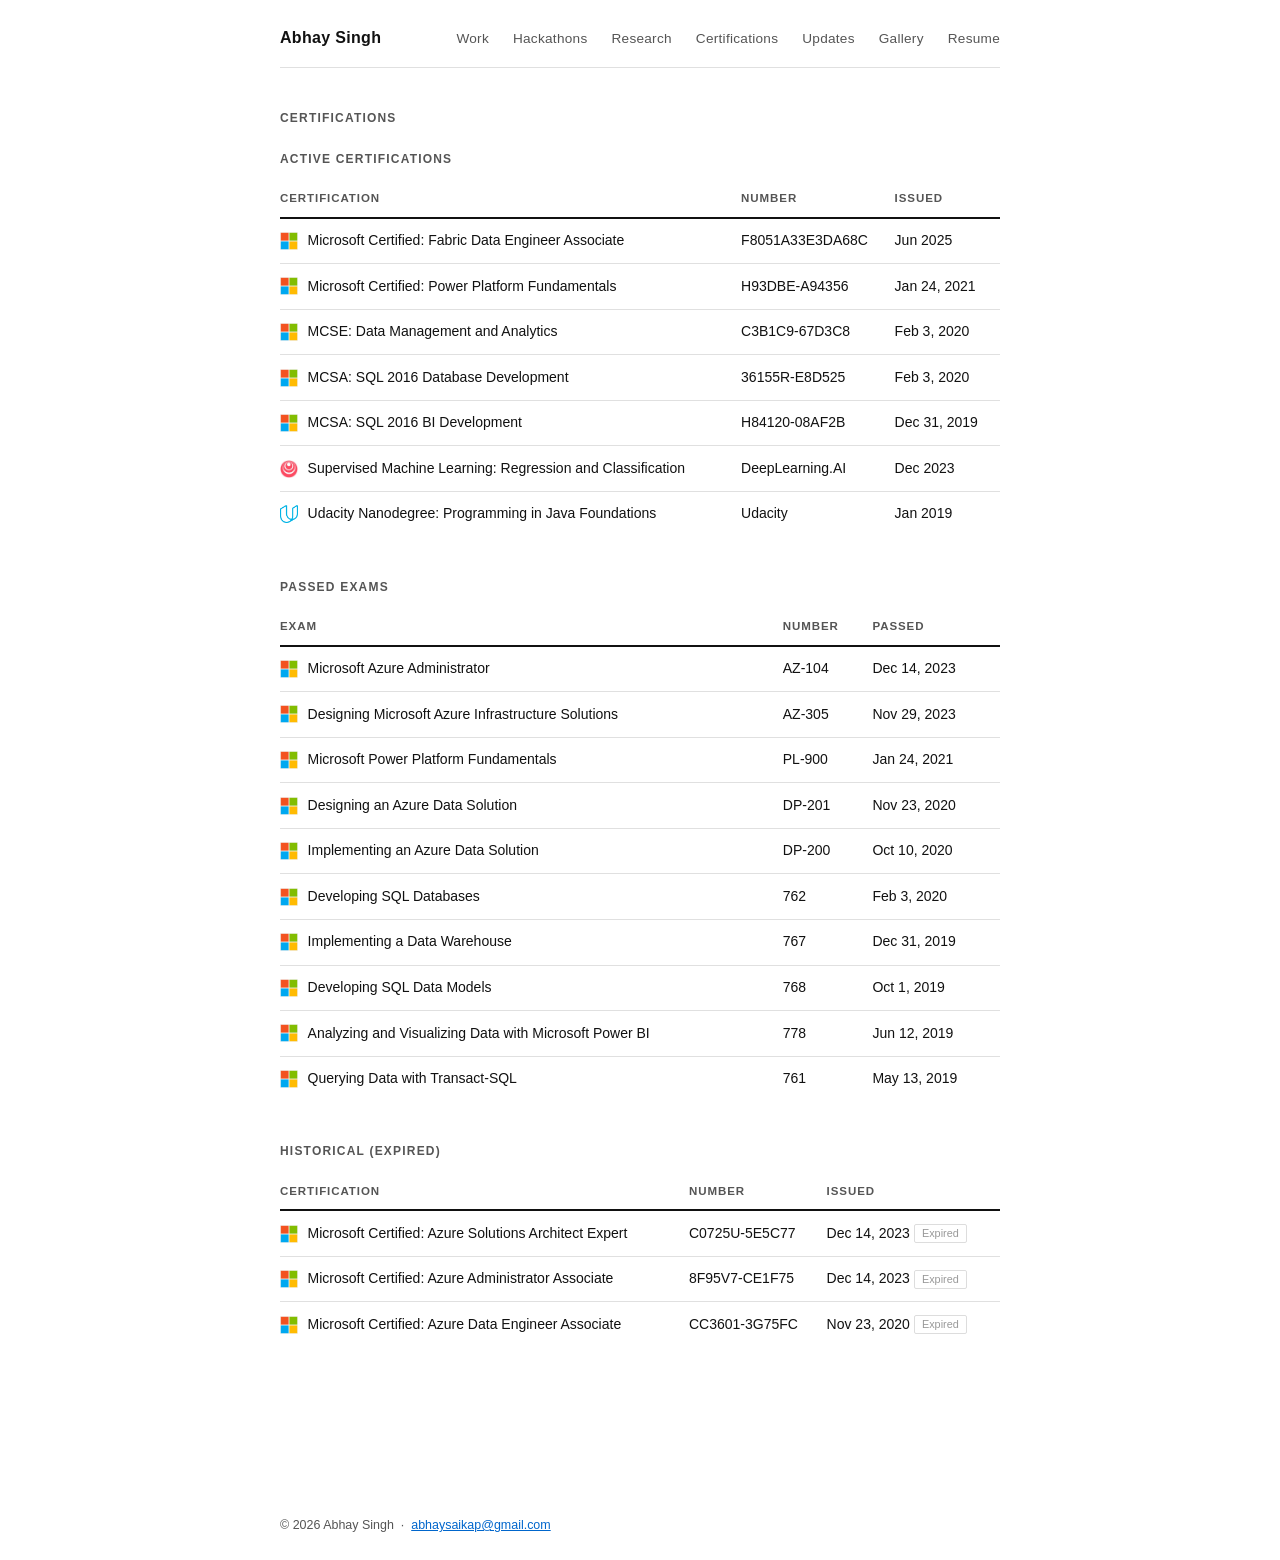
==== certifications.html @ 0568e0e6 "Add certifications page, gallery updates, and nav changes" ====
<!DOCTYPE html>
<html lang="en">
<head>
  <meta charset="UTF-8" />
  <meta name="viewport" content="width=device-width, initial-scale=1.0" />
  <title>Certifications — Abhay Singh</title>
  <link rel="stylesheet" href="style.css" />
  <style>
    .cert-table {
      width: 100%;
      border-collapse: collapse;
      font-family: "Helvetica Neue", Arial, sans-serif;
      font-size: 0.875rem;
      margin-bottom: 2.5rem;
    }

    .cert-table thead tr {
      border-bottom: 2px solid var(--text);
    }

    .cert-table th {
      text-align: left;
      font-size: 0.72rem;
      font-weight: bold;
      text-transform: uppercase;
      letter-spacing: 0.08em;
      color: var(--muted);
      padding: 0.5rem 0.75rem 0.5rem 0;
    }

    .cert-table td {
      padding: 0.65rem 0.75rem 0.65rem 0;
      border-bottom: 1px solid var(--border);
      vertical-align: middle;
      color: var(--text);
    }

    .cert-table tr:last-child td {
      border-bottom: none;
    }

    .cert-name {
      display: flex;
      align-items: center;
      gap: 0.6rem;
    }

    .cert-icon {
      width: 18px;
      height: 18px;
      object-fit: contain;
      flex-shrink: 0;
    }

    .cert-section-title {
      font-family: "Helvetica Neue", Arial, sans-serif;
      font-size: 0.75rem;
      font-weight: bold;
      text-transform: uppercase;
      letter-spacing: 0.1em;
      color: var(--muted);
      margin-bottom: 0.75rem;
    }

    .badge {
      font-size: 0.68rem;
      font-family: "Helvetica Neue", Arial, sans-serif;
      padding: 0.15rem 0.45rem;
      border-radius: 2px;
      border: 1px solid var(--border);
      color: var(--muted);
    }

    .badge.expired {
      color: #999;
      border-color: #ddd;
    }
  </style>
</head>
<body>

<nav>
  <a class="name" href="index.html">Abhay Singh</a>
  <a href="index.html#work">Work</a>
  <a href="index.html#hackathons">Hackathons</a>
  <a href="index.html#research">Research</a>
  <a href="certifications.html">Certifications</a>
  <a href="updates.html">Updates</a>
  <a href="gallery.html">Gallery</a>
  <a href="index.html#resume">Resume</a>
</nav>

<main>

  <section id="certifications">
    <h2>Certifications</h2>

    <!-- Active Certifications -->
    <div class="cert-section-title">Active Certifications</div>
    <table class="cert-table">
      <thead>
        <tr>
          <th>Certification</th>
          <th>Number</th>
          <th>Issued</th>
        </tr>
      </thead>
      <tbody>
        <tr>
          <td><span class="cert-name"><img class="cert-icon" src="Icons/Microsoft_logo.svg.png" alt="Microsoft" />Microsoft Certified: Fabric Data Engineer Associate</span></td>
          <td>F8051A33E3DA68C</td>
          <td>Jun 2025</td>
        </tr>
        <tr>
          <td><span class="cert-name"><img class="cert-icon" src="Icons/Microsoft_logo.svg.png" alt="Microsoft" />Microsoft Certified: Power Platform Fundamentals</span></td>
          <td>H93DBE-A94356</td>
          <td>Jan 24, 2021</td>
        </tr>
        <tr>
          <td><span class="cert-name"><img class="cert-icon" src="Icons/Microsoft_logo.svg.png" alt="Microsoft" />MCSE: Data Management and Analytics</span></td>
          <td>C3B1C9-67D3C8</td>
          <td>Feb 3, 2020</td>
        </tr>
        <tr>
          <td><span class="cert-name"><img class="cert-icon" src="Icons/Microsoft_logo.svg.png" alt="Microsoft" />MCSA: SQL 2016 Database Development</span></td>
          <td>36155R-E8D525</td>
          <td>Feb 3, 2020</td>
        </tr>
        <tr>
          <td><span class="cert-name"><img class="cert-icon" src="Icons/Microsoft_logo.svg.png" alt="Microsoft" />MCSA: SQL 2016 BI Development</span></td>
          <td>H84120-08AF2B</td>
          <td>Dec 31, 2019</td>
        </tr>
        <tr>
          <td><span class="cert-name"><img class="cert-icon" src="Icons/DeepLearning.jpg" alt="DeepLearning.AI" />Supervised Machine Learning: Regression and Classification</span></td>
          <td>DeepLearning.AI</td>
          <td>Dec 2023</td>
        </tr>
        <tr>
          <td><span class="cert-name"><img class="cert-icon" src="Icons/udacity-icon.webp" alt="Udacity" />Udacity Nanodegree: Programming in Java Foundations</span></td>
          <td>Udacity</td>
          <td>Jan 2019</td>
        </tr>
      </tbody>
    </table>

    <!-- Passed Exams -->
    <div class="cert-section-title">Passed Exams</div>
    <table class="cert-table">
      <thead>
        <tr>
          <th>Exam</th>
          <th>Number</th>
          <th>Passed</th>
        </tr>
      </thead>
      <tbody>
        <tr>
          <td><span class="cert-name"><img class="cert-icon" src="Icons/Microsoft_logo.svg.png" alt="Microsoft" />Microsoft Azure Administrator</span></td>
          <td>AZ-104</td>
          <td>Dec 14, 2023</td>
        </tr>
        <tr>
          <td><span class="cert-name"><img class="cert-icon" src="Icons/Microsoft_logo.svg.png" alt="Microsoft" />Designing Microsoft Azure Infrastructure Solutions</span></td>
          <td>AZ-305</td>
          <td>Nov 29, 2023</td>
        </tr>
        <tr>
          <td><span class="cert-name"><img class="cert-icon" src="Icons/Microsoft_logo.svg.png" alt="Microsoft" />Microsoft Power Platform Fundamentals</span></td>
          <td>PL-900</td>
          <td>Jan 24, 2021</td>
        </tr>
        <tr>
          <td><span class="cert-name"><img class="cert-icon" src="Icons/Microsoft_logo.svg.png" alt="Microsoft" />Designing an Azure Data Solution</span></td>
          <td>DP-201</td>
          <td>Nov 23, 2020</td>
        </tr>
        <tr>
          <td><span class="cert-name"><img class="cert-icon" src="Icons/Microsoft_logo.svg.png" alt="Microsoft" />Implementing an Azure Data Solution</span></td>
          <td>DP-200</td>
          <td>Oct 10, 2020</td>
        </tr>
        <tr>
          <td><span class="cert-name"><img class="cert-icon" src="Icons/Microsoft_logo.svg.png" alt="Microsoft" />Developing SQL Databases</span></td>
          <td>762</td>
          <td>Feb 3, 2020</td>
        </tr>
        <tr>
          <td><span class="cert-name"><img class="cert-icon" src="Icons/Microsoft_logo.svg.png" alt="Microsoft" />Implementing a Data Warehouse</span></td>
          <td>767</td>
          <td>Dec 31, 2019</td>
        </tr>
        <tr>
          <td><span class="cert-name"><img class="cert-icon" src="Icons/Microsoft_logo.svg.png" alt="Microsoft" />Developing SQL Data Models</span></td>
          <td>768</td>
          <td>Oct 1, 2019</td>
        </tr>
        <tr>
          <td><span class="cert-name"><img class="cert-icon" src="Icons/Microsoft_logo.svg.png" alt="Microsoft" />Analyzing and Visualizing Data with Microsoft Power BI</span></td>
          <td>778</td>
          <td>Jun 12, 2019</td>
        </tr>
        <tr>
          <td><span class="cert-name"><img class="cert-icon" src="Icons/Microsoft_logo.svg.png" alt="Microsoft" />Querying Data with Transact-SQL</span></td>
          <td>761</td>
          <td>May 13, 2019</td>
        </tr>
      </tbody>
    </table>

    <!-- Historical -->
    <div class="cert-section-title">Historical (Expired)</div>
    <table class="cert-table">
      <thead>
        <tr>
          <th>Certification</th>
          <th>Number</th>
          <th>Issued</th>
        </tr>
      </thead>
      <tbody>
        <tr>
          <td><span class="cert-name"><img class="cert-icon" src="Icons/Microsoft_logo.svg.png" alt="Microsoft" />Microsoft Certified: Azure Solutions Architect Expert</span></td>
          <td>C0725U-5E5C77</td>
          <td>Dec 14, 2023 <span class="badge expired">Expired</span></td>
        </tr>
        <tr>
          <td><span class="cert-name"><img class="cert-icon" src="Icons/Microsoft_logo.svg.png" alt="Microsoft" />Microsoft Certified: Azure Administrator Associate</span></td>
          <td>8F95V7-CE1F75</td>
          <td>Dec 14, 2023 <span class="badge expired">Expired</span></td>
        </tr>
        <tr>
          <td><span class="cert-name"><img class="cert-icon" src="Icons/Microsoft_logo.svg.png" alt="Microsoft" />Microsoft Certified: Azure Data Engineer Associate</span></td>
          <td>CC3601-3G75FC</td>
          <td>Nov 23, 2020 <span class="badge expired">Expired</span></td>
        </tr>
      </tbody>
    </table>

  </section>

</main>

<footer>
  &copy; 2026 Abhay Singh &nbsp;·&nbsp; <a href="mailto:abhaysaikap@gmail.com">abhaysaikap@gmail.com</a>
</footer>

</body>
</html>
---- style.css ----
*, *::before, *::after { box-sizing: border-box; margin: 0; padding: 0; }

:root {
  --bg: #ffffff;
  --text: #111111;
  --muted: #555555;
  --border: #e0e0e0;
  --link: #0066cc;
  --max-w: 720px;
}

html { scroll-behavior: smooth; }

body {
  font-family: "Georgia", serif;
  font-size: 16px;
  line-height: 1.7;
  background: var(--bg);
  color: var(--text);
  padding: 0 1.5rem;
}

/* ── Nav ── */
nav {
  max-width: var(--max-w);
  margin: 0 auto;
  padding: 1.5rem 0 1rem;
  display: flex;
  align-items: baseline;
  gap: 1.5rem;
  border-bottom: 1px solid var(--border);
  flex-wrap: wrap;
}

nav .name {
  font-weight: bold;
  font-size: 1rem;
  text-decoration: none;
  color: var(--text);
  margin-right: auto;
}

nav a {
  font-family: "Helvetica Neue", Arial, sans-serif;
  font-size: 0.85rem;
  color: var(--muted);
  text-decoration: none;
  letter-spacing: 0.02em;
}

nav a:hover { color: var(--text); text-decoration: underline; }

/* ── Main container ── */
main {
  max-width: var(--max-w);
  margin: 0 auto;
  padding-bottom: 4rem;
}

/* ── Sections ── */
section {
  padding: 2.5rem 0;
  border-bottom: 1px solid var(--border);
}

section:last-child { border-bottom: none; }

h1 {
  font-size: 1.75rem;
  font-weight: bold;
  margin-bottom: 0.25rem;
  line-height: 1.2;
}

.subtitle {
  font-family: "Helvetica Neue", Arial, sans-serif;
  font-size: 0.9rem;
  color: var(--muted);
  margin-bottom: 1.25rem;
}

h2 {
  font-family: "Helvetica Neue", Arial, sans-serif;
  font-size: 0.75rem;
  font-weight: bold;
  text-transform: uppercase;
  letter-spacing: 0.1em;
  color: var(--muted);
  margin-bottom: 1.25rem;
}

p { margin-bottom: 0.75rem; }
p:last-child { margin-bottom: 0; }

a { color: var(--link); }
a:hover { text-decoration: none; }

/* ── About header ── */
.about-header {
  display: flex;
  gap: 1.5rem;
  align-items: flex-start;
  margin-bottom: 1rem;
}

.about-header img {
  width: 90px;
  height: 90px;
  border-radius: 50%;
  object-fit: cover;
  flex-shrink: 0;
  border: 1px solid var(--border);
}

.about-header .photo-placeholder {
  width: 90px;
  height: 90px;
  border-radius: 50%;
  background: var(--border);
  flex-shrink: 0;
  display: flex;
  align-items: center;
  justify-content: center;
  font-size: 0.7rem;
  font-family: "Helvetica Neue", Arial, sans-serif;
  color: var(--muted);
  text-align: center;
  border: 1px solid var(--border);
}

/* ── Work group (org heading) ── */
.work-group {
  margin-bottom: 1.5rem;
  padding-left: 1rem;
  border-left: 2px solid var(--border);
}

.work-group-title {
  font-family: "Helvetica Neue", Arial, sans-serif;
  font-size: 0.8rem;
  font-weight: bold;
  text-transform: uppercase;
  letter-spacing: 0.08em;
  color: var(--muted);
  margin-bottom: 1rem;
}

.work-group .entry:last-child { margin-bottom: 0; }

/* ── Work entries ── */
.entry {
  margin-bottom: 1.5rem;
}

.entry:last-child { margin-bottom: 0; }

.entry-header {
  display: flex;
  justify-content: space-between;
  align-items: baseline;
  gap: 1rem;
  flex-wrap: wrap;
}

.entry-title {
  font-weight: bold;
  font-size: 0.95rem;
}

.entry-meta {
  font-family: "Helvetica Neue", Arial, sans-serif;
  font-size: 0.8rem;
  color: var(--muted);
  white-space: nowrap;
}

.entry-sub {
  font-family: "Helvetica Neue", Arial, sans-serif;
  font-size: 0.85rem;
  color: var(--muted);
  margin-bottom: 0.25rem;
}

.entry p {
  font-size: 0.9rem;
  margin-bottom: 0;
}

/* ── Tags ── */
.tags {
  display: flex;
  flex-wrap: wrap;
  gap: 0.4rem;
  margin-top: 0.4rem;
}

.tag {
  font-family: "Helvetica Neue", Arial, sans-serif;
  font-size: 0.72rem;
  color: var(--muted);
  border: 1px solid var(--border);
  padding: 0.1rem 0.5rem;
  border-radius: 2px;
}

/* ── Coding profiles ── */
.profiles {
  display: flex;
  flex-direction: column;
  gap: 0.6rem;
}

.profile-link {
  font-family: "Helvetica Neue", Arial, sans-serif;
  font-size: 0.9rem;
  display: flex;
  gap: 1rem;
  align-items: baseline;
}

.profile-link .platform {
  min-width: 110px;
  font-weight: bold;
  color: var(--text);
  text-decoration: none;
}

.profile-link .handle {
  color: var(--muted);
  font-size: 0.85rem;
}

/* ── Resume ── */
.resume-links {
  display: flex;
  gap: 1rem;
  flex-wrap: wrap;
}

.btn {
  font-family: "Helvetica Neue", Arial, sans-serif;
  font-size: 0.85rem;
  display: inline-block;
  padding: 0.45rem 1rem;
  border: 1px solid var(--text);
  color: var(--text);
  text-decoration: none;
  transition: background 0.15s, color 0.15s;
}

.btn:hover {
  background: var(--text);
  color: var(--bg);
}

.btn.primary {
  background: var(--text);
  color: var(--bg);
}

.btn.primary:hover {
  background: #333;
}

/* ── Footer ── */
footer {
  max-width: var(--max-w);
  margin: 0 auto;
  padding: 1.5rem 0;
  font-family: "Helvetica Neue", Arial, sans-serif;
  font-size: 0.78rem;
  color: var(--muted);
}

@media (max-width: 500px) {
  .about-header { flex-direction: column; align-items: center; text-align: center; }
  .entry-header { flex-direction: column; gap: 0.1rem; }
  .entry-meta { white-space: normal; }
}
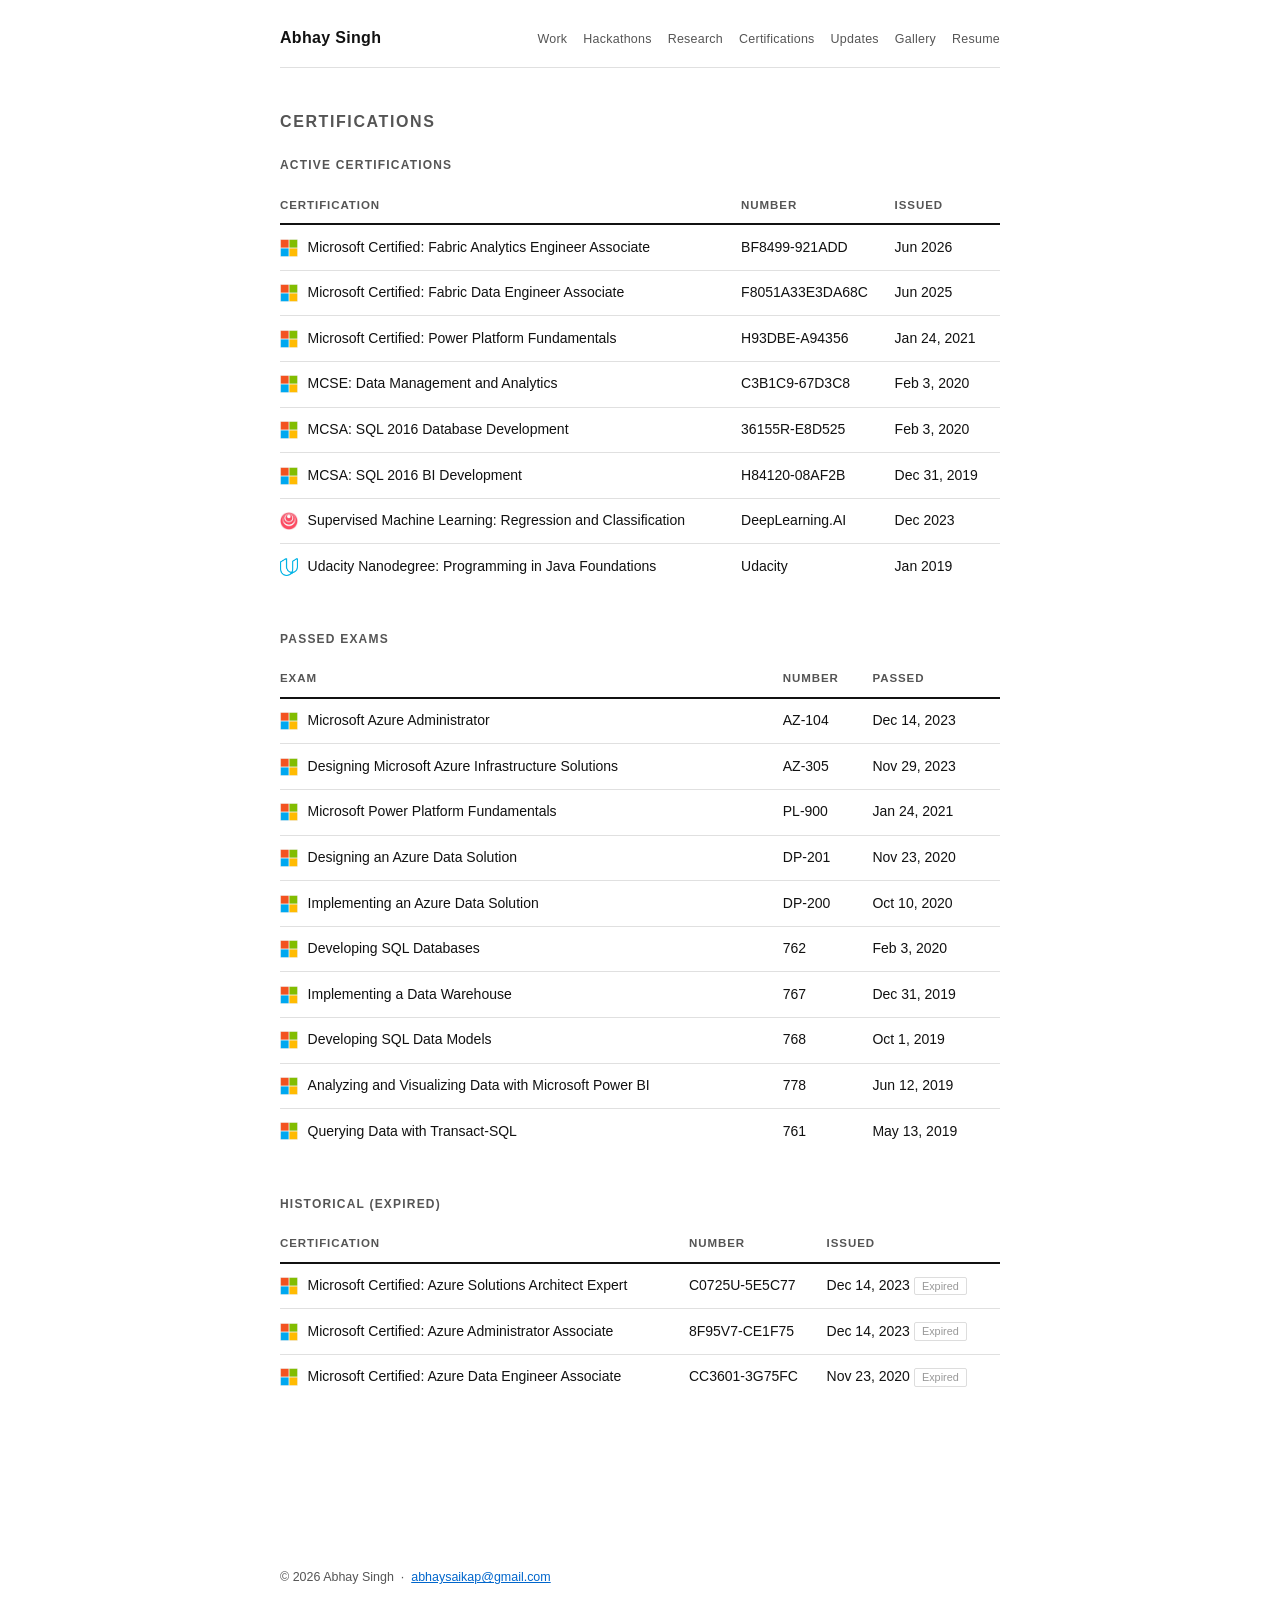
==== commit e43b44e3: "Remove photography link, increase section title font size, add recommendations page, update certific" ====
--- a/certifications.html
+++ b/certifications.html
@@ -107,6 +107,11 @@
       </thead>
       <tbody>
         <tr>
+          <td><span class="cert-name"><img class="cert-icon" src="Icons/Microsoft_logo.svg.png" alt="Microsoft" />Microsoft Certified: Fabric Analytics Engineer Associate</span></td>
+          <td>BF8499-921ADD</td>
+          <td>Jun 2026</td>
+        </tr>
+        <tr>
           <td><span class="cert-name"><img class="cert-icon" src="Icons/Microsoft_logo.svg.png" alt="Microsoft" />Microsoft Certified: Fabric Data Engineer Associate</span></td>
           <td>F8051A33E3DA68C</td>
           <td>Jun 2025</td>
--- a/style.css
+++ b/style.css
@@ -27,10 +27,14 @@
   padding: 1.5rem 0 1rem;
   display: flex;
   align-items: baseline;
-  gap: 1.5rem;
+  gap: 1rem;
   border-bottom: 1px solid var(--border);
-  flex-wrap: wrap;
-}
+  flex-wrap: nowrap;
+  overflow-x: auto;
+  scrollbar-width: none;
+}
+
+nav::-webkit-scrollbar { display: none; }
 
 nav .name {
   font-weight: bold;
@@ -38,14 +42,16 @@
   text-decoration: none;
   color: var(--text);
   margin-right: auto;
+  white-space: nowrap;
 }
 
 nav a {
   font-family: "Helvetica Neue", Arial, sans-serif;
-  font-size: 0.85rem;
+  font-size: 0.78rem;
   color: var(--muted);
   text-decoration: none;
   letter-spacing: 0.02em;
+  white-space: nowrap;
 }
 
 nav a:hover { color: var(--text); text-decoration: underline; }
@@ -81,7 +87,7 @@
 
 h2 {
   font-family: "Helvetica Neue", Arial, sans-serif;
-  font-size: 0.75rem;
+  font-size: 1rem;
   font-weight: bold;
   text-transform: uppercase;
   letter-spacing: 0.1em;
